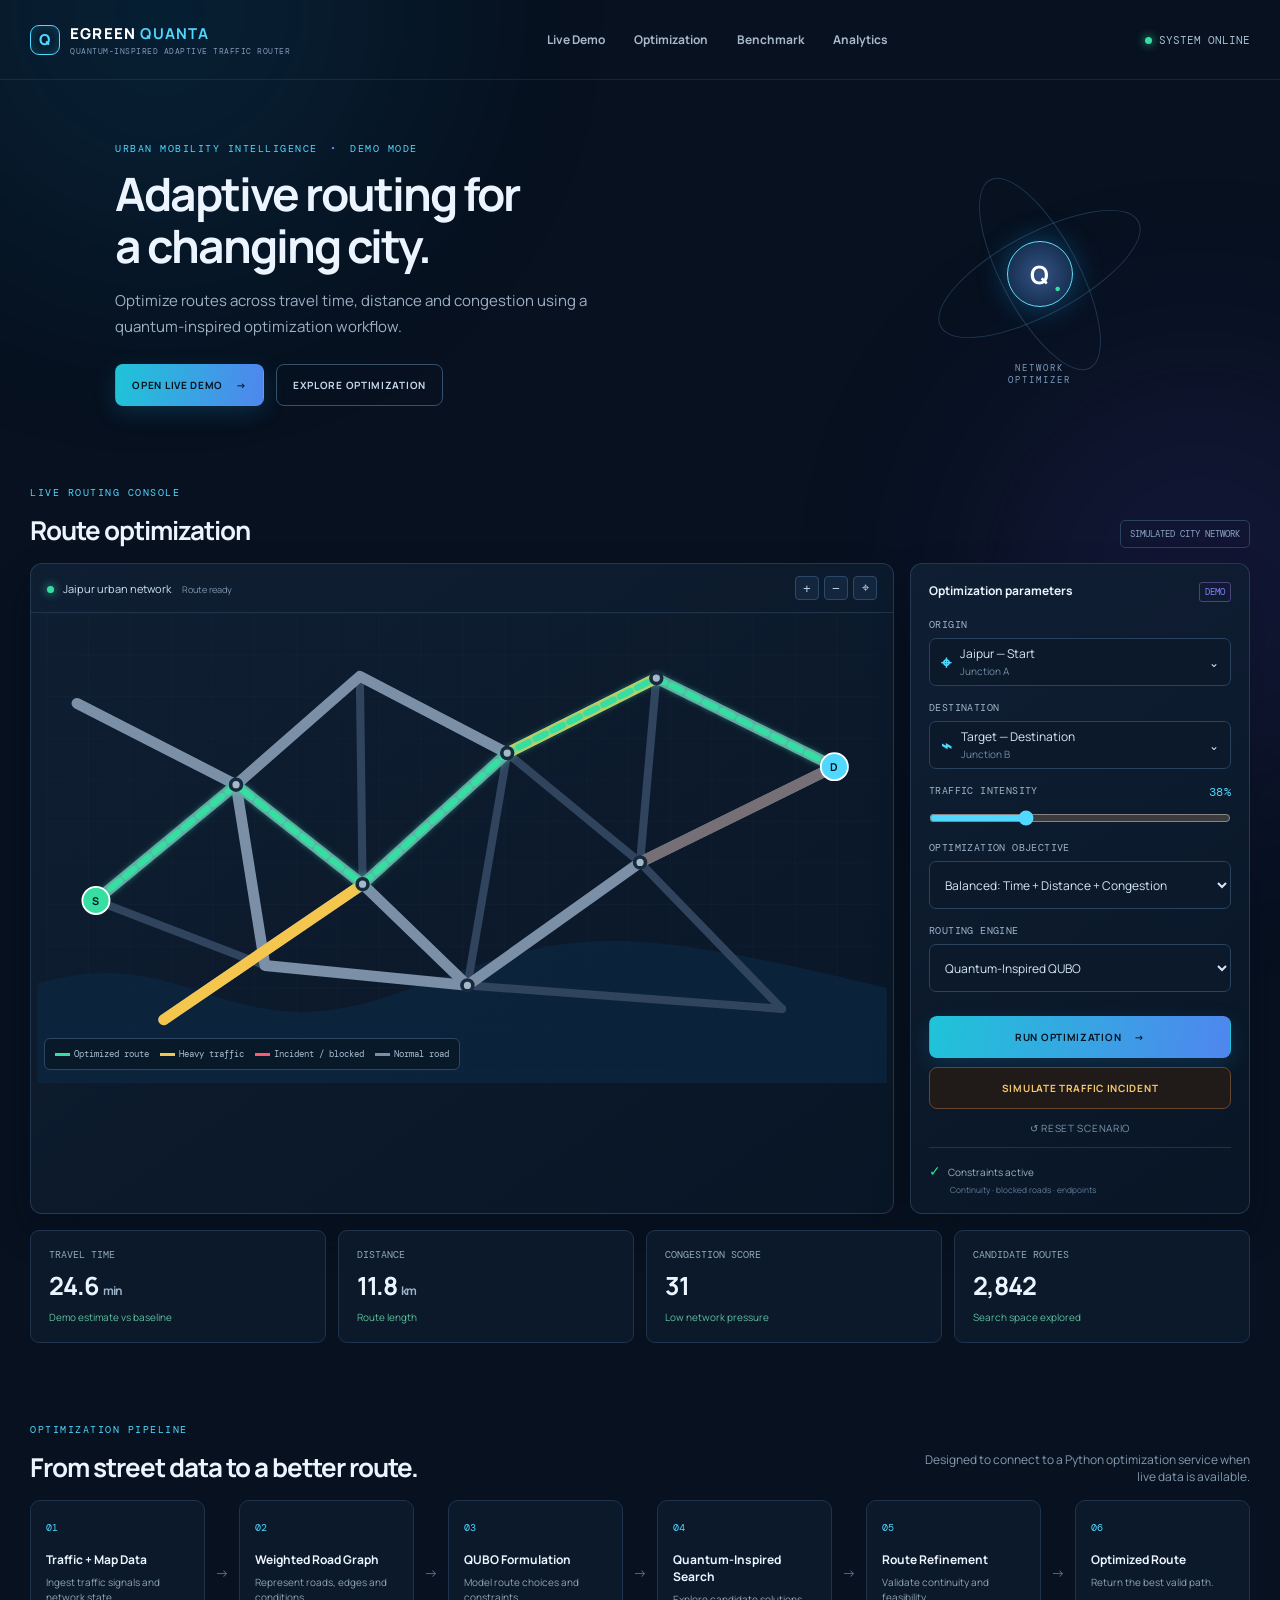
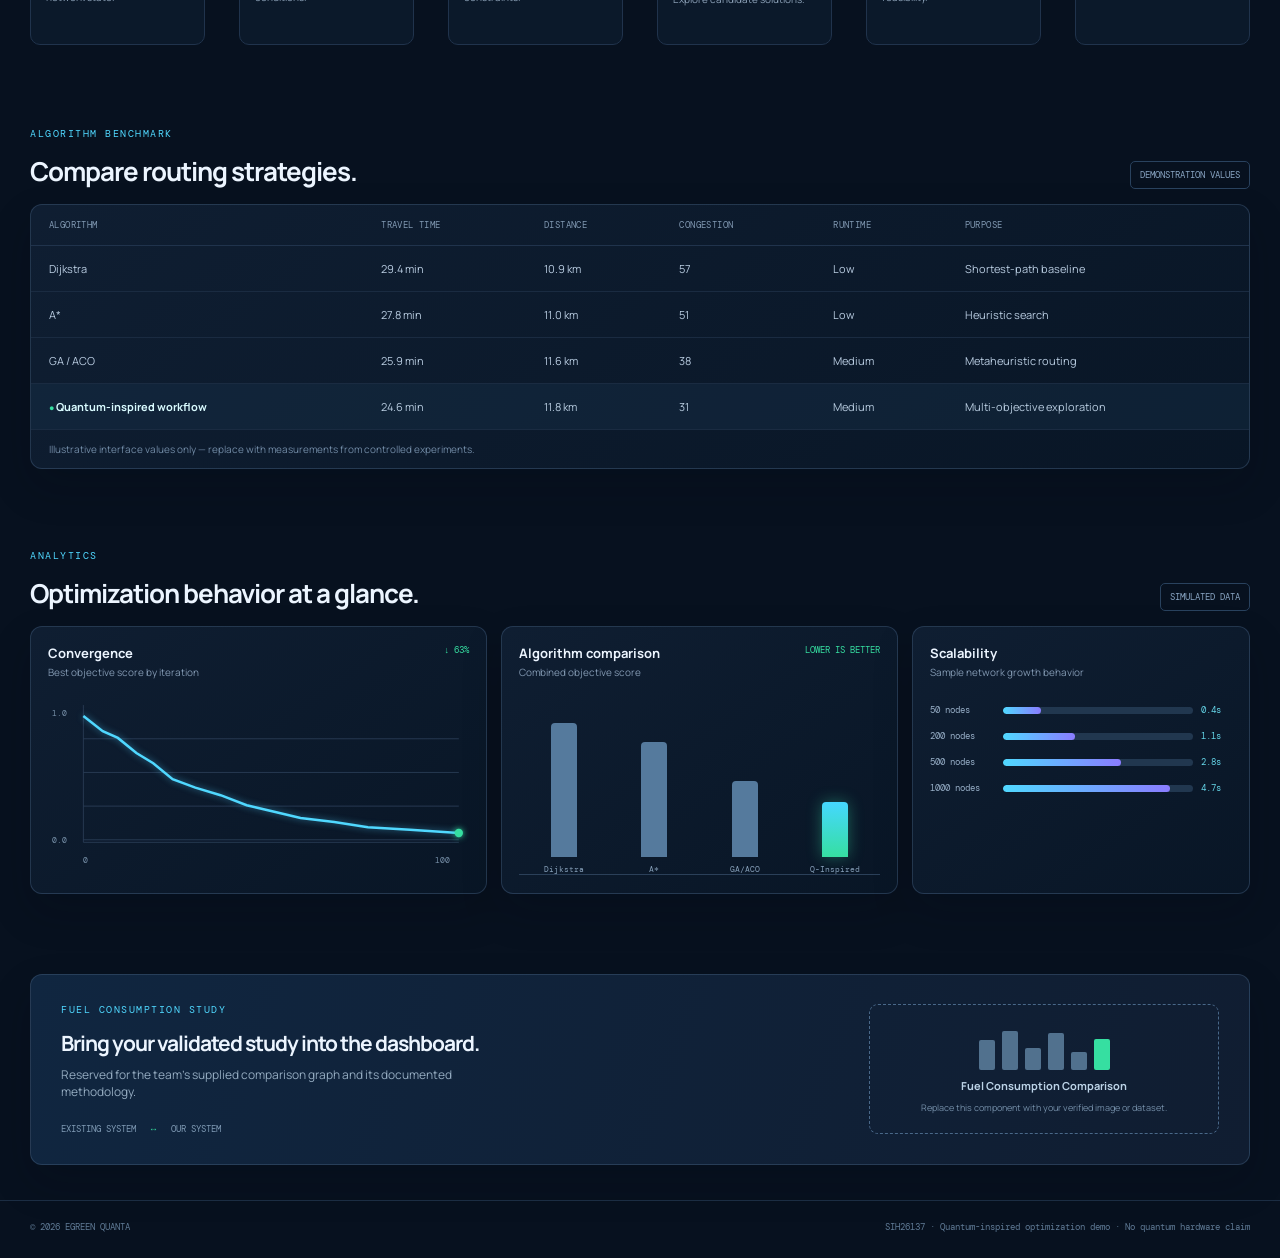
==== index.html @ dcc2aca6 "Add files via upload" ====
<!doctype html>
<html lang="en">
<head>
  <meta charset="UTF-8" />
  <meta name="viewport" content="width=device-width, initial-scale=1.0" />
  <meta name="description" content="Egreen Quanta — Quantum-inspired adaptive traffic routing demo." />
  <title>Egreen Quanta | Adaptive Traffic Router</title>
  <link rel="preconnect" href="https://fonts.googleapis.com">
  <link rel="preconnect" href="https://fonts.gstatic.com" crossorigin>
  <link href="https://fonts.googleapis.com/css2?family=DM+Mono:wght@400;500&family=Manrope:wght@400;500;600;700;800&display=swap" rel="stylesheet">
  <link rel="stylesheet" href="style.css" />
</head>
<body>
  <div class="ambient ambient-one"></div><div class="ambient ambient-two"></div>
  <header class="nav wrap">
    <a class="brand" href="#top" aria-label="Egreen Quanta home"><span class="brand-mark">Q</span><span>EGREEN <b>QUANTA</b><small>QUANTUM-INSPIRED ADAPTIVE TRAFFIC ROUTER</small></span></a>
    <nav><a href="#demo">Live Demo</a><a href="#pipeline">Optimization</a><a href="#benchmark">Benchmark</a><a href="#analytics">Analytics</a></nav>
    <div class="online"><i></i>System online</div>
  </header>

  <main id="top" class="wrap">
    <section class="hero">
      <div><p class="eyebrow">URBAN MOBILITY INTELLIGENCE <span>•</span> DEMO MODE</p><h1>Adaptive routing for<br>a changing city.</h1><p class="hero-copy">Optimize routes across travel time, distance and congestion using a quantum-inspired optimization workflow.</p><div class="hero-actions"><a class="button primary" href="#demo">Open live demo <span>→</span></a><a class="button ghost" href="#pipeline">Explore optimization</a></div></div>
      <div class="hero-orbit" aria-hidden="true"><div class="orbit-ring ring-a"></div><div class="orbit-ring ring-b"></div><div class="orbit-core">Q<span>•</span></div><em>NETWORK<br>OPTIMIZER</em></div>
    </section>

    <section id="demo" class="section-head"><div><p class="eyebrow">LIVE ROUTING CONSOLE</p><h2>Route optimization</h2></div><div class="demo-badge">SIMULATED CITY NETWORK</div></section>
    <section class="dashboard">
      <div class="map-card panel">
        <div class="panel-top"><div><span class="live-dot"></span> Jaipur urban network <small id="route-status">Route ready</small></div><div class="map-tools"><button aria-label="Zoom in">+</button><button aria-label="Zoom out">−</button><button aria-label="Locate">⌖</button></div></div>
        <div class="map-wrap">
          <svg id="city-map" viewBox="0 0 920 520" role="img" aria-label="Synthetic city road network with optimized traffic route">
            <defs><pattern id="grid" width="46" height="46" patternUnits="userSpaceOnUse"><path d="M 46 0 L 0 0 0 46" fill="none" stroke="#2b3a50" stroke-width=".7" opacity=".4"/></pattern><filter id="glow"><feGaussianBlur stdDeviation="4" result="coloredBlur"/><feMerge><feMergeNode in="coloredBlur"/><feMergeNode in="SourceGraphic"/></feMerge></filter></defs>
            <rect width="920" height="520" fill="url(#grid)"/><path class="water" d="M-10 410 C160 360 200 490 390 420 S620 340 930 415 L930 530 L-10 530Z"/>
            <g class="minor-roads"><path d="M34 100L210 190L347 70L510 155L675 72L872 170"/><path d="M55 318L210 190L350 300L510 155L657 276L872 170"/><path d="M130 450L350 300L466 412L657 276L814 438"/><path d="M210 190L242 390"/><path d="M347 70L350 300"/><path d="M510 155L466 412"/><path d="M675 72L657 276"/><path d="M55 318L242 390L466 412L814 438"/></g>
            <g class="roads"><path id="road-main" d="M55 318L210 190L350 300L510 155L675 72L872 170"/><path d="M130 450L350 300L466 412L657 276L872 170"/><path d="M34 100L210 190L347 70L510 155"/><path d="M210 190L242 390L466 412"/></g>
            <g class="traffic"><path d="M510 155L675 72"/><path d="M130 450L350 300"/><path id="incident-road" d="M657 276L872 170"/></g>
            <g id="route-normal" class="route"><path d="M55 318L210 190L350 300L510 155L675 72L872 170"/></g>
            <g id="route-reroute" class="route hidden"><path d="M55 318L210 190L242 390L466 412L657 276L814 438L872 170"/></g>
            <g class="nodes"><circle cx="210" cy="190" r="6"/><circle cx="350" cy="300" r="6"/><circle cx="510" cy="155" r="6"/><circle cx="675" cy="72" r="6"/><circle cx="466" cy="412" r="6"/><circle cx="657" cy="276" r="6"/></g>
            <g class="marker start"><circle cx="55" cy="318" r="15"/><text x="55" y="323">S</text><label x="77" y="301">JAIPUR · START</label></g><g class="marker end"><circle cx="872" cy="170" r="15"/><text x="872" y="175">D</text><label x="744" y="148">TARGET · DESTINATION</label></g>
            <g id="incident-marker" class="incident-marker hidden"><circle cx="765" cy="220" r="14"/><path d="M765 211v10M765 226v2"/><text x="782" y="225">INCIDENT</text></g>
          </svg>
          <div class="map-legend"><span><i class="leg-route"></i>Optimized route</span><span><i class="leg-heavy"></i>Heavy traffic</span><span><i class="leg-incident"></i>Incident / blocked</span><span><i class="leg-normal"></i>Normal road</span></div>
        </div>
      </div>
      <aside class="controls panel">
        <div class="panel-label">Optimization parameters <span>DEMO</span></div>
        <label>Origin<div class="select-like"><b>⌖</b><span>Jaipur — Start<small>Junction A</small></span><i>⌄</i></div></label>
        <label>Destination<div class="select-like"><b>⌁</b><span>Target — Destination<small>Junction B</small></span><i>⌄</i></div></label>
        <label class="traffic-label">Traffic intensity <output id="traffic-value">38%</output><input id="traffic-slider" type="range" min="10" max="100" value="38" /></label>
        <label>Optimization objective<select id="objective"><option value="balanced">Balanced: Time + Distance + Congestion</option><option value="fastest">Fastest Route</option><option value="low">Lowest Congestion</option><option value="fleet">Fleet / Multi-Vehicle Routing</option></select></label>
        <label>Routing engine<select id="engine"><option value="qubo">Quantum-Inspired QUBO</option><option value="anneal">QAOA / Annealing Simulation</option><option value="ga">GA / ACO</option><option value="dijkstra">Dijkstra</option><option value="astar">A*</option></select></label>
        <button id="run" class="button primary full">Run optimization <span>→</span></button><button id="incident" class="button warning full">Simulate traffic incident</button><button id="reset" class="reset">↺ Reset scenario</button>
        <div class="constraint"><span>✓</span> Constraints active <small>Continuity · blocked roads · endpoints</small></div>
      </aside>
    </section>
    <div id="progress" class="progress panel hidden"><div class="spinner"></div><span id="progress-text">Building weighted graph...</span><small>SIMULATED OPTIMIZATION</small></div>
    <section class="metrics" aria-label="Live demo metrics"><article><span>Travel time</span><strong id="travel-time">24.6 <small>min</small></strong><em id="time-change">− 13.4% vs baseline</em></article><article><span>Distance</span><strong id="distance">11.8 <small>km</small></strong><em id="distance-change">Route length</em></article><article><span>Congestion score</span><strong id="congestion">31</strong><em id="congestion-change">Low network pressure</em></article><article><span>Candidate routes</span><strong id="candidates">2,480</strong><em id="candidate-change">Search space explored</em></article></section>

    <section id="pipeline" class="section-head spaced"><div><p class="eyebrow">OPTIMIZATION PIPELINE</p><h2>From street data to a better route.</h2></div><p class="subtle">Designed to connect to a Python optimization service when live data is available.</p></section>
    <section class="pipeline"> <article><b>01</b><h3>Traffic + Map Data</h3><p>Ingest traffic signals and network state.</p></article><i>→</i><article><b>02</b><h3>Weighted Road Graph</h3><p>Represent roads, edges and conditions.</p></article><i>→</i><article><b>03</b><h3>QUBO Formulation</h3><p>Model route choices and constraints.</p></article><i>→</i><article><b>04</b><h3>Quantum-Inspired Search</h3><p>Explore candidate solutions.</p></article><i>→</i><article><b>05</b><h3>Route Refinement</h3><p>Validate continuity and feasibility.</p></article><i>→</i><article><b>06</b><h3>Optimized Route</h3><p>Return the best valid path.</p></article></section>

    <section id="benchmark" class="split-section"><div class="section-head"><div><p class="eyebrow">ALGORITHM BENCHMARK</p><h2>Compare routing strategies.</h2></div><div class="demo-badge">DEMONSTRATION VALUES</div></div><div class="table-card panel"><table><thead><tr><th>Algorithm</th><th>Travel time</th><th>Distance</th><th>Congestion</th><th>Runtime</th><th>Purpose</th></tr></thead><tbody><tr><td>Dijkstra</td><td>29.4 min</td><td>10.9 km</td><td>57</td><td>Low</td><td>Shortest-path baseline</td></tr><tr><td>A*</td><td>27.8 min</td><td>11.0 km</td><td>51</td><td>Low</td><td>Heuristic search</td></tr><tr><td>GA / ACO</td><td>25.9 min</td><td>11.6 km</td><td>38</td><td>Medium</td><td>Metaheuristic routing</td></tr><tr class="active-row"><td><span>●</span> Quantum-inspired workflow</td><td>24.6 min</td><td>11.8 km</td><td>31</td><td>Medium</td><td>Multi-objective exploration</td></tr></tbody></table><p class="table-note">Illustrative interface values only — replace with measurements from controlled experiments.</p></div></section>

    <section id="analytics" class="section-head spaced"><div><p class="eyebrow">ANALYTICS</p><h2>Optimization behavior at a glance.</h2></div><div class="demo-badge">SIMULATED DATA</div></section>
    <section class="analytics-grid"><article class="chart-card panel"><div class="chart-title"><div><h3>Convergence</h3><p>Best objective score by iteration</p></div><span>↓ 63%</span></div><svg class="line-chart" viewBox="0 0 500 210" aria-label="Sample convergence chart"><g class="chart-grid"><path d="M42 12V175H488M42 52H488M42 92H488M42 132H488M42 172H488"/></g><polyline points="42,25 65,43 83,51 105,69 125,81 148,100 175,110 205,119 236,131 270,139 300,146 340,151 380,157 430,160 488,164"/><circle cx="488" cy="164" r="5"/><text x="5" y="25">1.0</text><text x="5" y="176">0.0</text><text x="42" y="200">0</text><text x="460" y="200">100</text></svg></article>
      <article class="chart-card panel"><div class="chart-title"><div><h3>Algorithm comparison</h3><p>Combined objective score</p></div><span>LOWER IS BETTER</span></div><div class="bars"><div><i style="height:76%"></i><label>Dijkstra</label></div><div><i style="height:65%"></i><label>A*</label></div><div><i style="height:43%"></i><label>GA/ACO</label></div><div class="quantum"><i style="height:31%"></i><label>Q-Inspired</label></div></div></article>
      <article class="chart-card panel scalability"><div class="chart-title"><div><h3>Scalability</h3><p>Sample network growth behavior</p></div></div><div class="scale-row"><span>50 nodes</span><i><b style="width:20%"></b></i><em>0.4s</em></div><div class="scale-row"><span>200 nodes</span><i><b style="width:38%"></b></i><em>1.1s</em></div><div class="scale-row"><span>500 nodes</span><i><b style="width:62%"></b></i><em>2.8s</em></div><div class="scale-row"><span>1000 nodes</span><i><b style="width:88%"></b></i><em>4.7s</em></div></article></section>

    <section class="fuel panel"><div><p class="eyebrow">FUEL CONSUMPTION STUDY</p><h2>Bring your validated study into the dashboard.</h2><p>Reserved for the team’s supplied comparison graph and its documented methodology.</p><span>EXISTING SYSTEM <b>↔</b> OUR SYSTEM</span></div><div class="fuel-placeholder"><div class="placeholder-bars"><i></i><i></i><i></i><i></i><i></i><i></i></div><strong>Fuel Consumption Comparison</strong><small>Replace this component with your verified image or dataset.</small></div></section>
  </main>
  <footer class="wrap"><span>© 2026 EGREEN QUANTA</span><span>SIH26137 · Quantum-inspired optimization demo · No quantum hardware claim</span></footer>
  <script src="script.js"></script>
</body></html>
---- style.css ----
:root{--bg:#07111f;--panel:#0c192a;--panel2:#101f34;--line:#20334c;--text:#ecf5ff;--muted:#8fa3bc;--cyan:#50d8ff;--violet:#8a7cff;--green:#36dfa1;--amber:#f5c64d;--red:#ff5872}*{box-sizing:border-box}html{scroll-behavior:smooth}body{margin:0;background:var(--bg);color:var(--text);font:14px Manrope,Arial,sans-serif;overflow-x:hidden}.wrap{max-width:1360px;margin:auto;padding-left:30px;padding-right:30px}.ambient{position:fixed;border-radius:50%;filter:blur(110px);opacity:.15;pointer-events:none;z-index:-1}.ambient-one{width:520px;height:520px;background:#0c6e9f;top:-250px;left:-100px}.ambient-two{width:440px;height:440px;background:#553ab8;right:-140px;top:360px}.nav{height:80px;display:flex;align-items:center;justify-content:space-between;border-bottom:1px solid rgba(143,163,188,.13)}.brand{display:flex;align-items:center;gap:10px;color:#fff;text-decoration:none;font-weight:800;letter-spacing:1.2px;font-size:15px}.brand b{color:var(--cyan)}.brand small{display:block;font:8px DM Mono;letter-spacing:.5px;color:#7f98b4;margin-top:2px}.brand-mark{width:30px;height:30px;border:1px solid var(--cyan);border-radius:9px;display:grid;place-items:center;color:var(--cyan);box-shadow:inset 0 0 12px #1f8baa55}.nav nav{display:flex;gap:29px}.nav nav a{color:#aab9ca;text-decoration:none;font-size:12px;font-weight:700}.nav nav a:hover{color:white}.online{font:11px DM Mono;color:#a8bed2;text-transform:uppercase}.online i,.live-dot{display:inline-block;background:var(--green);width:7px;height:7px;border-radius:50%;margin-right:7px;box-shadow:0 0 10px var(--green)}.hero{min-height:350px;display:flex;align-items:center;justify-content:space-between;padding:62px 7% 42px}.eyebrow{font:10px DM Mono;color:var(--cyan);letter-spacing:1.5px;margin:0 0 13px}.eyebrow span{color:var(--violet);padding:0 5px}h1,h2,h3,p{margin-top:0}h1{font-size:46px;line-height:1.12;letter-spacing:-2px;margin-bottom:17px}h2{font-size:26px;letter-spacing:-1px;margin-bottom:0}.hero-copy{max-width:530px;color:#9eb0c5;font-size:15px;line-height:1.7}.hero-actions{display:flex;gap:12px;margin-top:25px}.button{border:1px solid transparent;border-radius:8px;min-height:42px;padding:0 16px;display:inline-flex;align-items:center;justify-content:center;gap:13px;text-decoration:none;text-transform:uppercase;font:700 10px Manrope;letter-spacing:.7px;cursor:pointer;transition:.2s}.button.primary{background:linear-gradient(100deg,#1fc4d8,#4f86ee);color:#06121e;box-shadow:0 7px 22px #1e94cb33}.button.primary:hover{filter:brightness(1.12);transform:translateY(-1px)}.button.ghost{border-color:#35516e;color:#c5d8ec}.button.warning{background:#201b18;border-color:#65462e;color:#f6c76d}.button.full{width:100%;margin-top:9px}.hero-orbit{width:250px;height:230px;position:relative;display:grid;place-items:center}.orbit-ring{position:absolute;border-radius:50%;border:1px solid #4d83ad55;transform:rotate(-28deg)}.ring-a{width:225px;height:82px}.ring-b{height:214px;width:78px}.orbit-core{width:66px;height:66px;border-radius:50%;display:grid;place-items:center;background:radial-gradient(circle,#345386,#0c233d);border:1px solid #64dfff;color:white;font-size:25px;font-weight:bold;box-shadow:0 0 30px #1aa4f866}.orbit-core span{color:var(--green);font-size:16px;position:absolute;margin:28px 0 0 35px}.hero-orbit em{font:9px DM Mono;letter-spacing:2px;font-style:normal;color:#7f9abb;position:absolute;bottom:3px;text-align:center}.section-head{display:flex;justify-content:space-between;align-items:end;margin:38px 0 15px}.section-head.spaced{margin-top:80px}.demo-badge{font:9px DM Mono;color:#89a5c3;border:1px solid #29425e;padding:7px 9px;border-radius:5px}.panel{background:linear-gradient(145deg,rgba(16,31,52,.94),rgba(9,22,39,.94));border:1px solid rgba(65,91,121,.47);border-radius:12px;box-shadow:0 18px 40px #02081333}.dashboard{display:grid;grid-template-columns:minmax(0,1fr) 340px;gap:16px}.map-card{overflow:hidden}.panel-top{height:49px;padding:0 16px;display:flex;align-items:center;justify-content:space-between;border-bottom:1px solid var(--line);font-size:11px;color:#cae0f5}.panel-top small{color:#7994ad;margin-left:9px}.map-tools{display:flex;gap:5px}.map-tools button{background:#14263d;border:1px solid #2d4968;color:#b9d5ee;width:24px;height:24px;border-radius:4px;cursor:pointer}.map-wrap{position:relative}.map-wrap svg{width:100%;display:block;max-height:470px}.water{fill:#0b2741;opacity:.75}.minor-roads path{fill:none;stroke:#30445e;stroke-width:9;stroke-linecap:round;stroke-linejoin:round}.roads path{fill:none;stroke:#7b90a7;stroke-width:12;stroke-linecap:round;stroke-linejoin:round}.traffic path{fill:none;stroke:var(--amber);stroke-width:12;stroke-linecap:round}.traffic #incident-road{stroke:#766f75}.route path{fill:none;stroke:var(--green);stroke-width:7;stroke-linecap:round;stroke-linejoin:round;filter:url(#glow);stroke-dasharray:13 8;animation:routeflow 1.4s linear infinite}.hidden{display:none!important}.nodes circle{fill:#a6b9c9;stroke:#17293d;stroke-width:4}.marker circle{stroke:#fff;stroke-width:2}.marker text{font:700 12px Manrope;text-anchor:middle;fill:#061522}.start circle{fill:var(--green)}.end circle{fill:var(--cyan)}.marker label,.incident-marker text{font:9px DM Mono;fill:#d6e7f8;letter-spacing:.8px}.incident-marker circle{fill:var(--red);stroke:#ffabb8;stroke-width:2}.incident-marker path{stroke:white;stroke-width:2}.map-legend{position:absolute;bottom:13px;left:13px;background:#091827dd;border:1px solid #2c4762;border-radius:6px;padding:9px 10px;display:flex;gap:11px;color:#a7bed3;font:9px DM Mono}.map-legend i{display:inline-block;width:15px;height:3px;vertical-align:middle;margin-right:4px}.leg-route{background:var(--green)}.leg-heavy{background:var(--amber)}.leg-incident{background:var(--red)}.leg-normal{background:#7b90a7}.controls{padding:18px}.panel-label{font-size:12px;font-weight:700;margin-bottom:19px}.panel-label span{float:right;font:9px DM Mono;color:var(--violet);border:1px solid #4d427e;padding:3px 5px;border-radius:3px}.controls label{display:block;color:#9fb4cb;font:10px DM Mono;text-transform:uppercase;letter-spacing:.4px;margin:15px 0}.select-like,select{width:100%;height:48px;margin-top:7px;border:1px solid #29425e;border-radius:7px;background:#0b192b;color:#d8e8f8;padding:0 11px;font:12px Manrope}.select-like{display:flex;align-items:center;gap:9px;text-transform:none;letter-spacing:0}.select-like b{font-size:18px;color:var(--cyan)}.select-like span{line-height:1.2;flex:1}.select-like small{display:block;color:#728ba5;font-size:10px;margin-top:3px}.select-like i{font-style:normal}.traffic-label output{float:right;color:var(--cyan);font-size:12px}input[type=range]{display:block;width:100%;margin:13px 0 2px;accent-color:var(--cyan)}select{appearance:auto}.reset{border:0;background:none;color:#7e98b2;width:100%;font:10px Manrope;padding:12px;cursor:pointer;text-transform:uppercase;letter-spacing:.7px}.constraint{border-top:1px solid var(--line);padding-top:13px;color:#9db2c8;font-size:10px}.constraint span{color:var(--green);font-size:14px;margin-right:5px}.constraint small{display:block;margin-left:21px;color:#637f9a;margin-top:4px}.progress{height:52px;margin-top:16px;padding:0 16px;display:flex;align-items:center;gap:11px;color:#cce7fc;font:12px DM Mono}.progress small{margin-left:auto;color:#718da8;font-size:9px}.spinner{width:17px;height:17px;border-radius:50%;border:2px solid #2b5278;border-top-color:var(--cyan);animation:spin .8s linear infinite}.metrics{display:grid;grid-template-columns:repeat(4,1fr);gap:12px;margin-top:16px}.metrics article{padding:17px 18px;background:#0b192a;border:1px solid var(--line);border-radius:9px}.metrics span{display:block;color:#91a8bf;font:10px DM Mono;text-transform:uppercase}.metrics strong{display:block;font-size:25px;letter-spacing:-1px;margin:7px 0 3px}.metrics strong small{font-size:12px;color:#9db2c6}.metrics em{font:10px Manrope;color:#5ebf9d;font-style:normal}.subtle{color:#869bb2;max-width:340px;text-align:right;font-size:12px;margin:0}.pipeline{display:flex;gap:10px;align-items:center}.pipeline article{background:#0b192a;border:1px solid var(--line);border-radius:10px;min-height:145px;flex:1;padding:15px}.pipeline article b{font:10px DM Mono;color:var(--cyan)}.pipeline h3{font-size:12px;margin:16px 0 7px}.pipeline p{color:#8fa4ba;font-size:10px;line-height:1.5;margin:0}.pipeline>i{font-style:normal;color:#58728c}.split-section{margin-top:82px}.table-card{overflow:auto}table{width:100%;border-collapse:collapse;text-align:left;min-width:700px}th{font:9px DM Mono;letter-spacing:.4px;text-transform:uppercase;color:#8099b2;padding:14px 18px;border-bottom:1px solid var(--line)}td{font-size:11px;color:#b8cce0;padding:15px 18px;border-bottom:1px solid #1a2b41}.active-row{background:#17334a66}.active-row td:first-child{color:#d9fbff;font-weight:700}.active-row span{color:var(--green);font-size:9px}.table-note{margin:12px 18px;color:#718ba5;font-size:10px}.analytics-grid{display:grid;grid-template-columns:1.15fr 1fr .85fr;gap:14px}.chart-card{padding:17px;min-height:250px}.chart-title{display:flex;justify-content:space-between}.chart-title h3{font-size:13px;margin-bottom:3px}.chart-title p{color:#8299b1;font-size:10px;margin:0}.chart-title span{font:9px DM Mono;color:var(--green)}.line-chart{width:100%;margin-top:16px}.chart-grid path{fill:none;stroke:#2b4059;stroke-width:1}.line-chart polyline{fill:none;stroke:var(--cyan);stroke-width:3;filter:drop-shadow(0 0 4px #4ed8ff88)}.line-chart circle{fill:var(--green);filter:drop-shadow(0 0 4px #36dfa1)}.line-chart text{font:9px DM Mono;fill:#7892aa}.bars{height:178px;margin-top:18px;display:flex;align-items:end;justify-content:space-around;border-bottom:1px solid #2b4059}.bars>div{height:100%;display:flex;flex-direction:column;justify-content:end;align-items:center;width:23%;gap:7px}.bars i{width:26px;background:#557a9d;border-radius:4px 4px 0 0}.bars .quantum i{background:linear-gradient(#45d8ff,#36dfa1);box-shadow:0 0 15px #36dfa166}.bars label{font:8px DM Mono;color:#86a0b9;white-space:nowrap}.scalability .chart-title{margin-bottom:25px}.scale-row{display:grid;grid-template-columns:65px 1fr 31px;gap:8px;align-items:center;margin:14px 0;font:9px DM Mono;color:#98b0c8}.scale-row i{height:7px;background:#21374f;border-radius:5px;overflow:hidden}.scale-row b{height:100%;display:block;background:linear-gradient(90deg,var(--cyan),var(--violet));border-radius:5px}.scale-row em{font-style:normal;color:#65d6e8}.fuel{margin:80px 0 35px;padding:28px 30px;display:flex;justify-content:space-between;align-items:center;overflow:hidden;background:linear-gradient(110deg,#102640,#101d31)}.fuel h2{font-size:21px;margin-bottom:9px}.fuel p:not(.eyebrow){color:#93aabf;font-size:12px;max-width:450px;margin-bottom:17px}.fuel>div>span{font:9px DM Mono;color:#7f9ab4}.fuel>div>span b{color:var(--green);padding:0 8px}.fuel-placeholder{width:350px;min-height:130px;border:1px dashed #496889;border-radius:9px;display:flex;flex-direction:column;justify-content:center;align-items:center;color:#bcd3e7}.fuel-placeholder strong{font-size:11px;margin:8px}.fuel-placeholder small{font:9px Manrope;color:#748ea8}.placeholder-bars{height:45px;display:flex;align-items:end;gap:7px}.placeholder-bars i{width:16px;background:#51718e;border-radius:2px}.placeholder-bars i:nth-child(1){height:30px}.placeholder-bars i:nth-child(2){height:39px}.placeholder-bars i:nth-child(3){height:22px}.placeholder-bars i:nth-child(4){height:37px}.placeholder-bars i:nth-child(5){height:18px}.placeholder-bars i:nth-child(6){height:31px;background:var(--green)}footer{border-top:1px solid #1b2d43;padding-top:20px!important;padding-bottom:25px!important;display:flex;justify-content:space-between;color:#607b96;font:9px DM Mono}@keyframes routeflow{to{stroke-dashoffset:-42}}@keyframes spin{to{transform:rotate(360deg)}}
@media(max-width:960px){.dashboard{grid-template-columns:1fr}.controls{display:grid;grid-template-columns:1fr 1fr;gap:0 15px}.panel-label,.constraint,.controls button{grid-column:1/-1}.hero{padding-left:0;padding-right:0}.pipeline{flex-wrap:wrap}.pipeline article{min-width:29%}.analytics-grid{grid-template-columns:1fr 1fr}.analytics-grid article:last-child{grid-column:1/-1}.fuel{gap:20px}}@media(max-width:650px){.wrap{padding-left:16px;padding-right:16px}.nav{height:65px}.nav nav{display:none}.brand small{display:none}.online{font-size:9px}.hero{min-height:0;padding:54px 0 30px}.hero-orbit{display:none}h1{font-size:35px}.dashboard{gap:10px}.controls{display:block}.metrics{grid-template-columns:1fr 1fr}.metrics article{padding:13px}.pipeline{display:grid;grid-template-columns:1fr 20px 1fr}.pipeline article{min-width:0}.pipeline>i{transform:rotate(0)}.section-head{align-items:start}.subtle{display:none}.analytics-grid{grid-template-columns:1fr}.analytics-grid article:last-child{grid-column:auto}.fuel{display:block}.fuel-placeholder{width:100%;margin-top:22px}.map-legend{flex-wrap:wrap;right:10px}.map-wrap svg{min-height:330px;object-fit:cover}.section-head.spaced{margin-top:55px}footer{gap:10px;flex-direction:column}.hero-actions{flex-direction:column;align-items:start}}
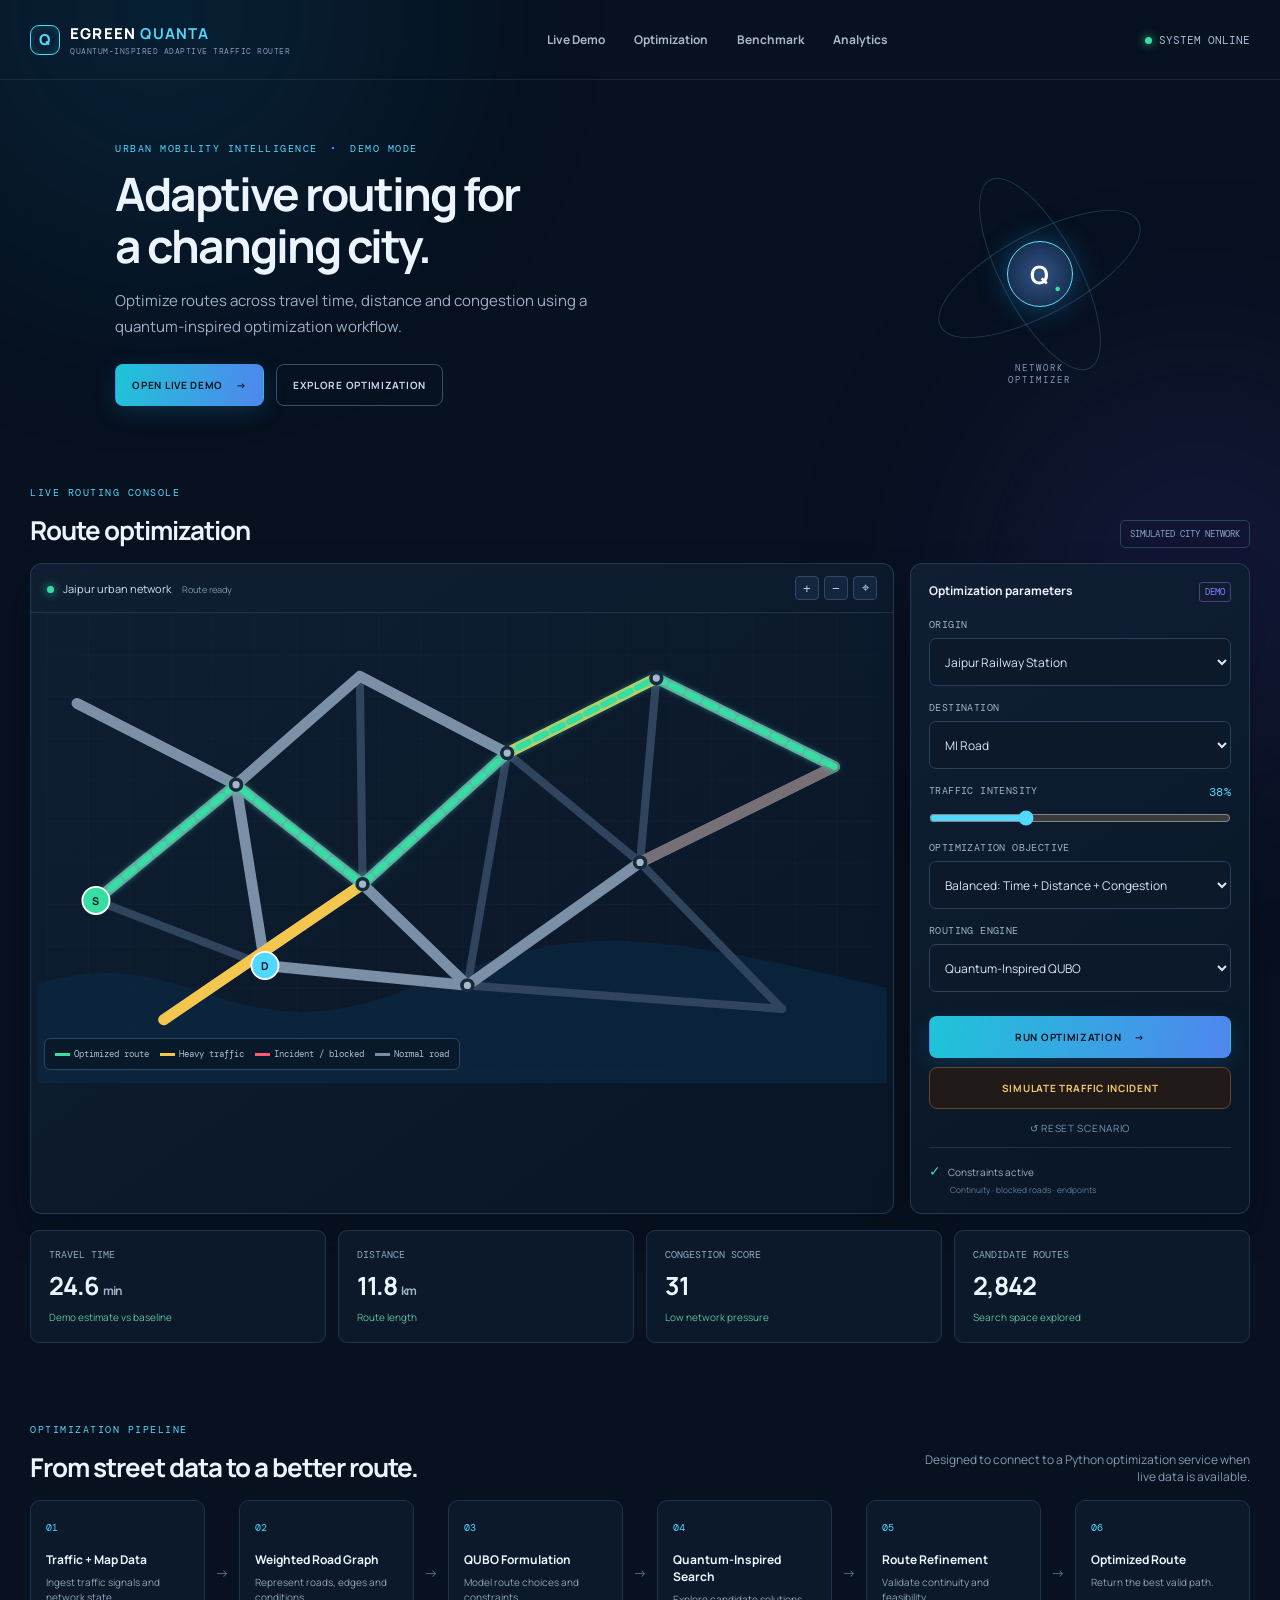
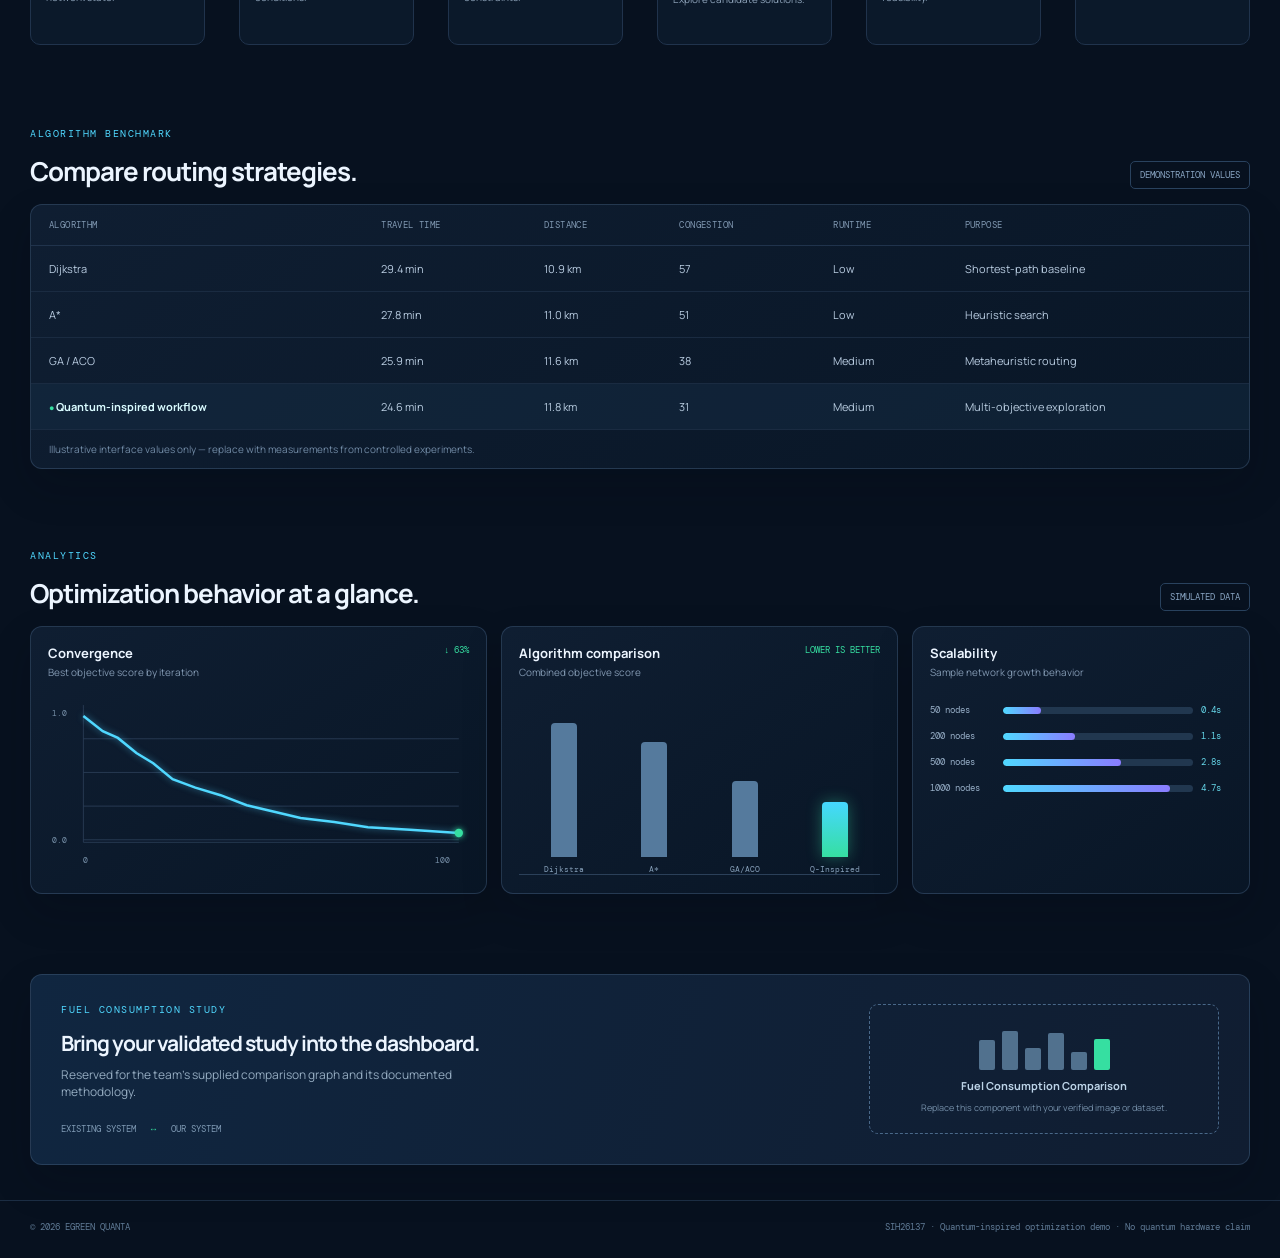
==== commit 71c4b222: "Add files via upload" ====
--- a/index.html
+++ b/index.html
@@ -35,10 +35,10 @@
             <g class="minor-roads"><path d="M34 100L210 190L347 70L510 155L675 72L872 170"/><path d="M55 318L210 190L350 300L510 155L657 276L872 170"/><path d="M130 450L350 300L466 412L657 276L814 438"/><path d="M210 190L242 390"/><path d="M347 70L350 300"/><path d="M510 155L466 412"/><path d="M675 72L657 276"/><path d="M55 318L242 390L466 412L814 438"/></g>
             <g class="roads"><path id="road-main" d="M55 318L210 190L350 300L510 155L675 72L872 170"/><path d="M130 450L350 300L466 412L657 276L872 170"/><path d="M34 100L210 190L347 70L510 155"/><path d="M210 190L242 390L466 412"/></g>
             <g class="traffic"><path d="M510 155L675 72"/><path d="M130 450L350 300"/><path id="incident-road" d="M657 276L872 170"/></g>
-            <g id="route-normal" class="route"><path d="M55 318L210 190L350 300L510 155L675 72L872 170"/></g>
-            <g id="route-reroute" class="route hidden"><path d="M55 318L210 190L242 390L466 412L657 276L814 438L872 170"/></g>
+            <g id="route-normal" class="route"><path id="normal-route-path" d="M55 318L210 190L350 300L510 155L675 72L872 170"/></g>
+            <g id="route-reroute" class="route hidden"><path id="reroute-path" d="M55 318L210 190L350 300L510 155L675 72L872 170"/></g>
             <g class="nodes"><circle cx="210" cy="190" r="6"/><circle cx="350" cy="300" r="6"/><circle cx="510" cy="155" r="6"/><circle cx="675" cy="72" r="6"/><circle cx="466" cy="412" r="6"/><circle cx="657" cy="276" r="6"/></g>
-            <g class="marker start"><circle cx="55" cy="318" r="15"/><text x="55" y="323">S</text><label x="77" y="301">JAIPUR · START</label></g><g class="marker end"><circle cx="872" cy="170" r="15"/><text x="872" y="175">D</text><label x="744" y="148">TARGET · DESTINATION</label></g>
+            <g id="start-marker" class="marker start"><circle cx="55" cy="318" r="15"/><text x="55" y="323">S</text><label id="start-label" x="77" y="301">SINDHI CAMP</label></g><g id="end-marker" class="marker end"><circle cx="242" cy="390" r="15"/><text x="242" y="395">D</text><label id="end-label" x="114" y="366">MI ROAD</label></g>
             <g id="incident-marker" class="incident-marker hidden"><circle cx="765" cy="220" r="14"/><path d="M765 211v10M765 226v2"/><text x="782" y="225">INCIDENT</text></g>
           </svg>
           <div class="map-legend"><span><i class="leg-route"></i>Optimized route</span><span><i class="leg-heavy"></i>Heavy traffic</span><span><i class="leg-incident"></i>Incident / blocked</span><span><i class="leg-normal"></i>Normal road</span></div>
@@ -46,8 +46,30 @@
       </div>
       <aside class="controls panel">
         <div class="panel-label">Optimization parameters <span>DEMO</span></div>
-        <label>Origin<div class="select-like"><b>⌖</b><span>Jaipur — Start<small>Junction A</small></span><i>⌄</i></div></label>
-        <label>Destination<div class="select-like"><b>⌁</b><span>Target — Destination<small>Junction B</small></span><i>⌄</i></div></label>
+          <label>Origin
+            <select id="origin-location" aria-label="Origin">
+              <option value="railway">Jaipur Railway Station</option>
+              <option value="airport">Jaipur Airport</option>
+              <option value="hawa-mahal">Hawa Mahal</option>
+              <option value="mi-road">MI Road</option>
+              <option value="sindhi-camp">Sindhi Camp</option>
+              <option value="malviya-nagar">Malviya Nagar</option>
+              <option value="mansarovar">Mansarovar</option>
+              <option value="ajmer-road">Ajmer Road</option>
+            </select>
+          </label>
+          <label>Destination
+            <select id="destination-location" aria-label="Destination">
+              <option value="railway">Jaipur Railway Station</option>
+              <option value="airport">Jaipur Airport</option>
+              <option value="hawa-mahal">Hawa Mahal</option>
+              <option value="mi-road" selected>MI Road</option>
+              <option value="sindhi-camp">Sindhi Camp</option>
+              <option value="malviya-nagar">Malviya Nagar</option>
+              <option value="mansarovar">Mansarovar</option>
+              <option value="ajmer-road">Ajmer Road</option>
+            </select>
+          </label>
         <label class="traffic-label">Traffic intensity <output id="traffic-value">38%</output><input id="traffic-slider" type="range" min="10" max="100" value="38" /></label>
         <label>Optimization objective<select id="objective"><option value="balanced">Balanced: Time + Distance + Congestion</option><option value="fastest">Fastest Route</option><option value="low">Lowest Congestion</option><option value="fleet">Fleet / Multi-Vehicle Routing</option></select></label>
         <label>Routing engine<select id="engine"><option value="qubo">Quantum-Inspired QUBO</option><option value="anneal">QAOA / Annealing Simulation</option><option value="ga">GA / ACO</option><option value="dijkstra">Dijkstra</option><option value="astar">A*</option></select></label>
